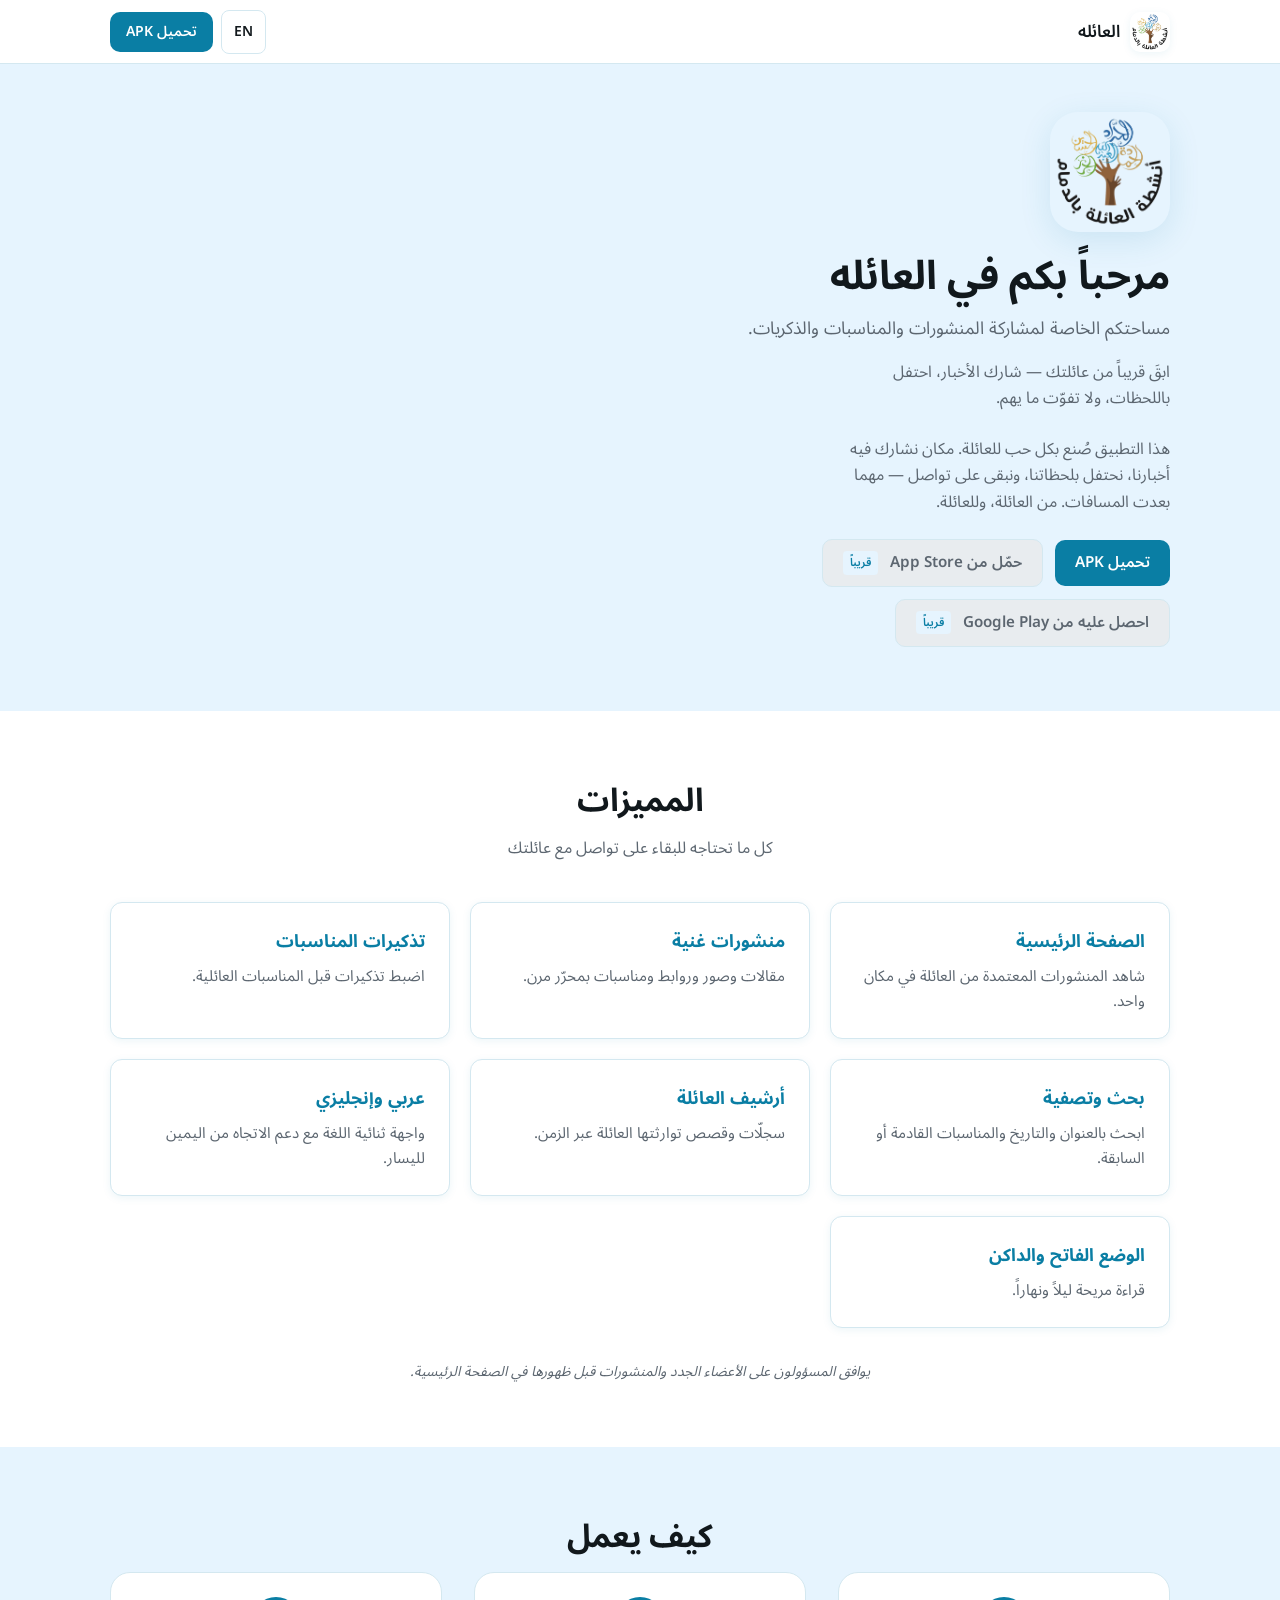
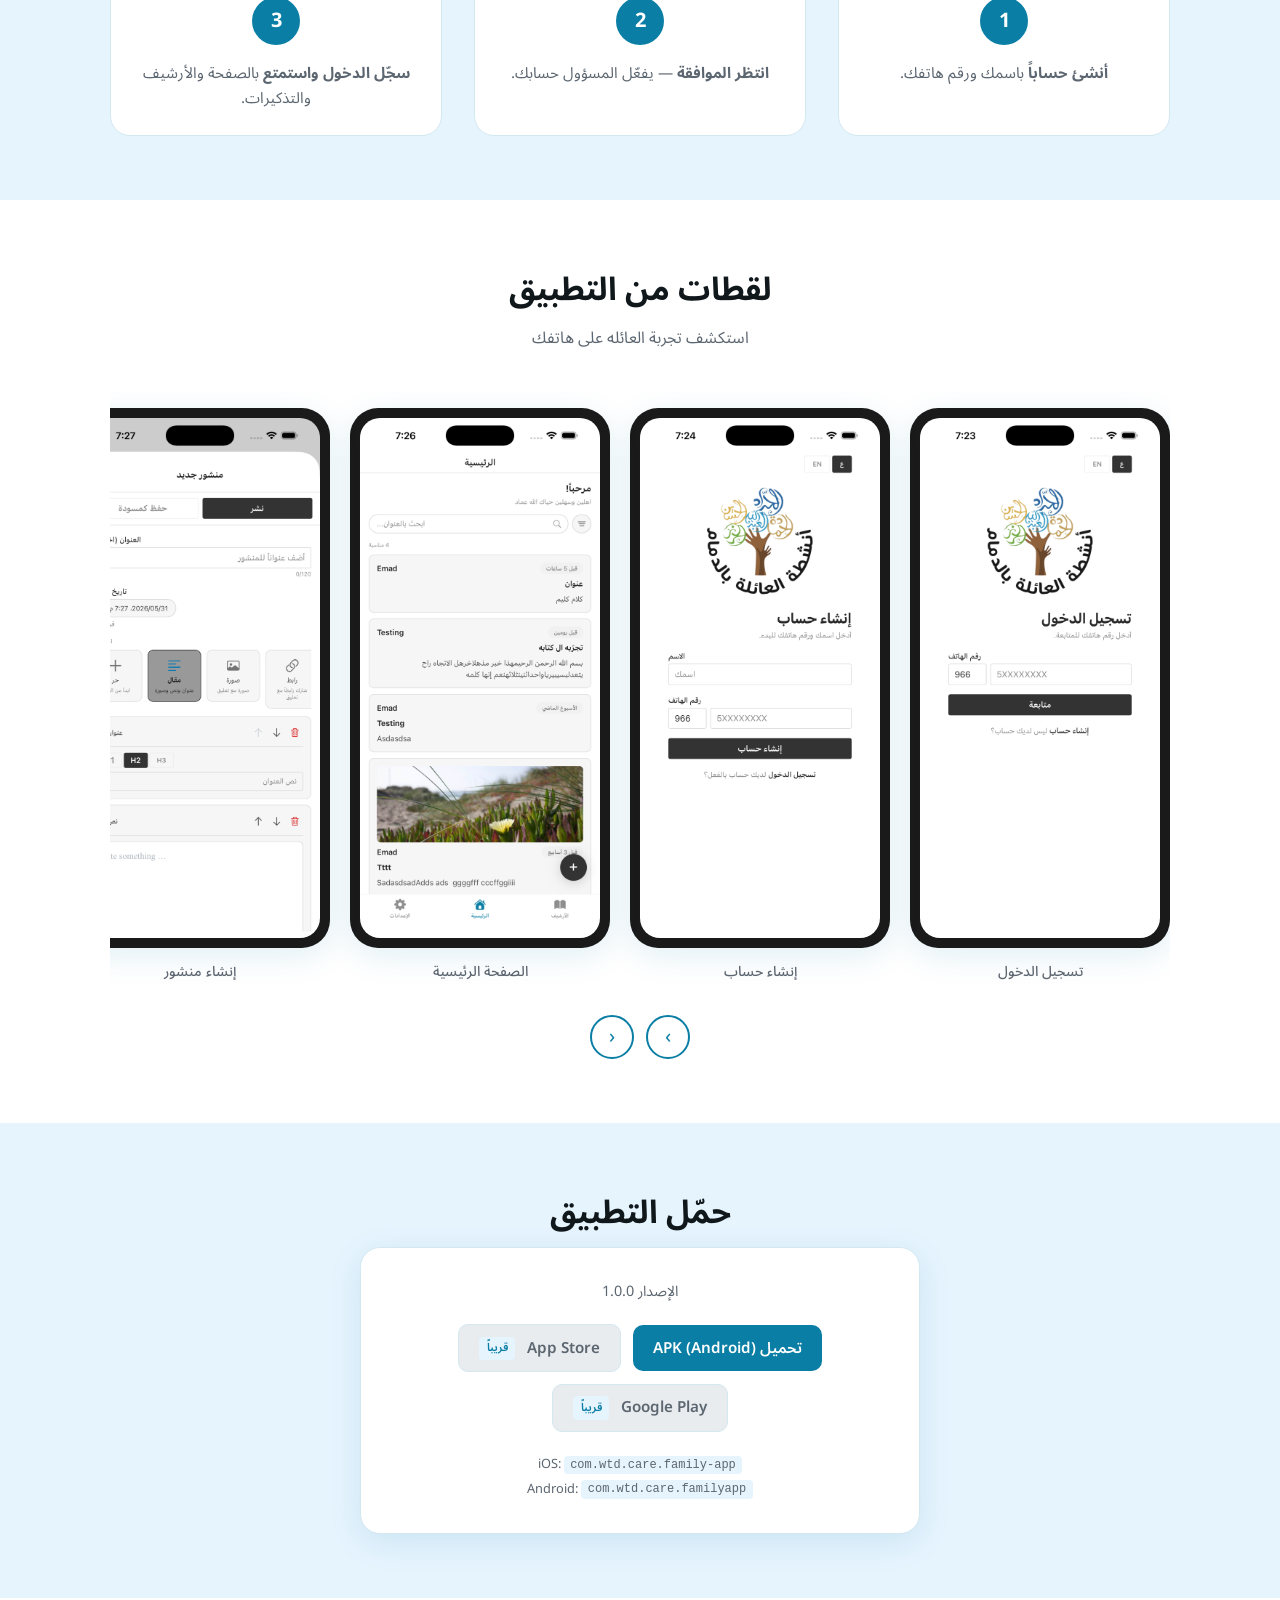
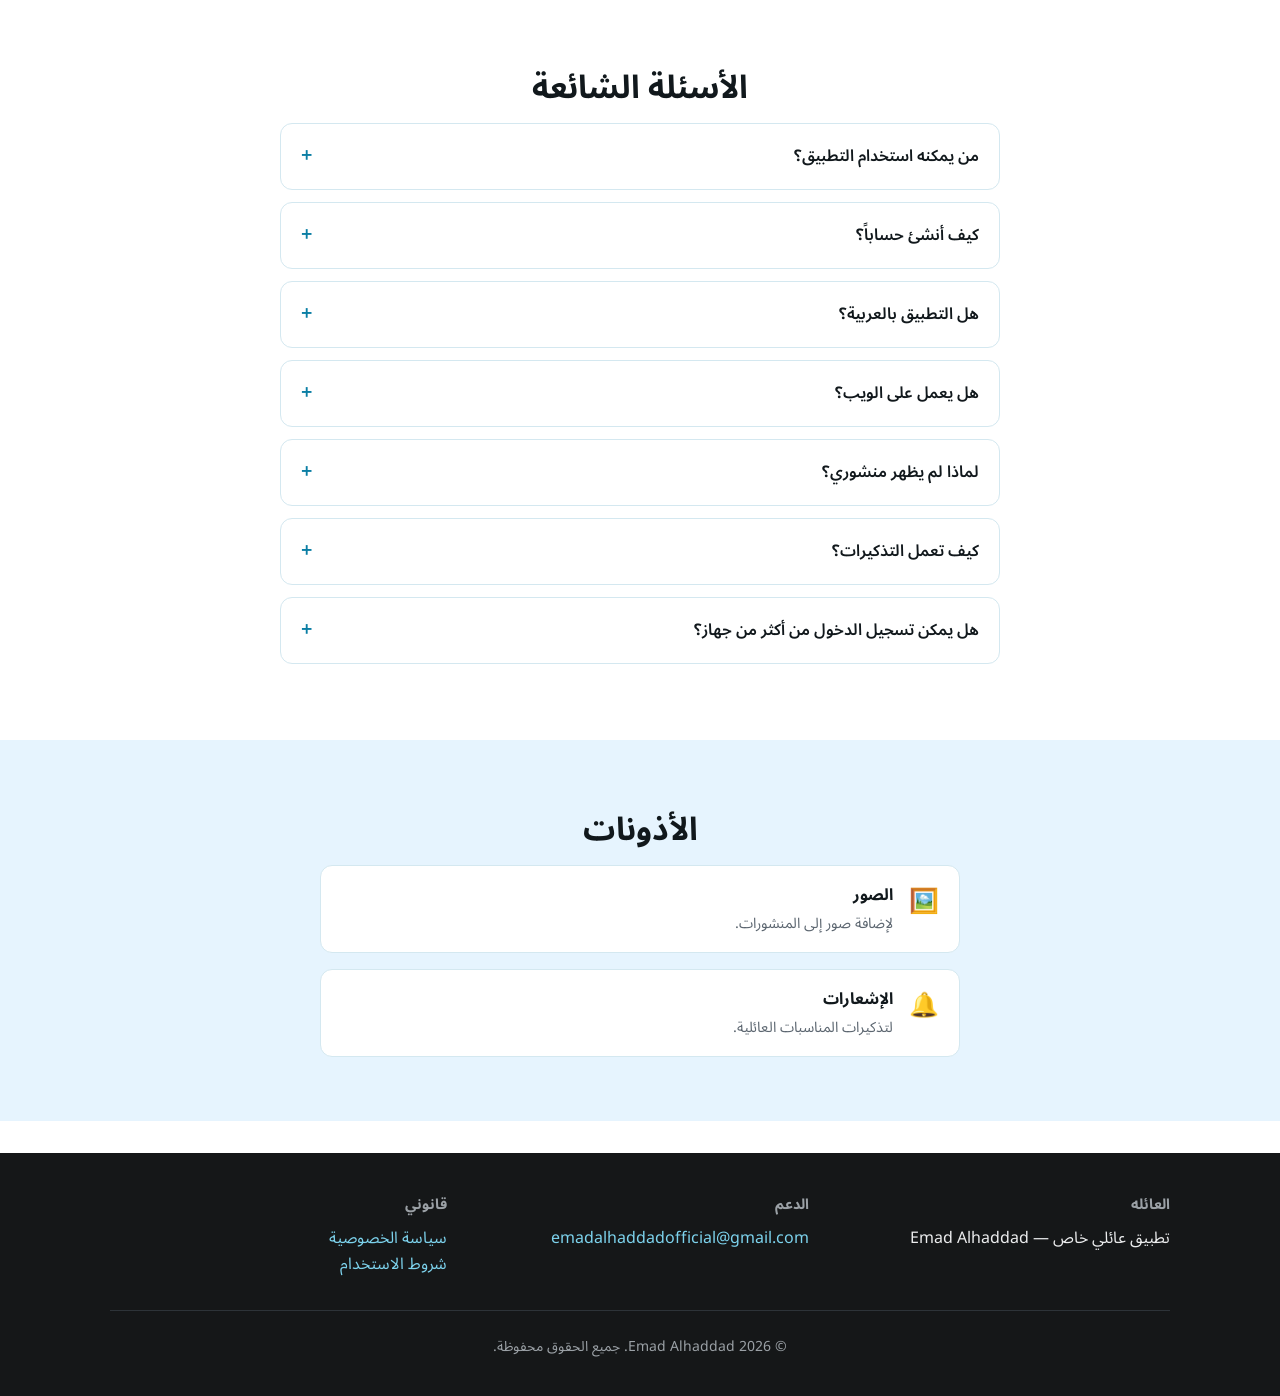
==== family-app/index.html @ 189661f1 "Add initial website content and assets for the العائله (Family App). Include HTML structure, CSS sty" ====
<!DOCTYPE html>
<html lang="ar" dir="rtl">

<head>
    <meta charset="UTF-8">
    <meta name="viewport" content="width=device-width, initial-scale=1.0">

    <title>العائله — تطبيق العائلة</title>
    <meta name="description" content="تطبيق عائلي خاص لمشاركة المنشورات والمناسبات والذكريات. متوفر لـ iOS و Android.">
    <meta name="keywords" content="family app, private social, Arabic family, مناسبات عائلية, تطبيق عائلة">
    <meta name="robots" content="index, follow">
    <link rel="canonical" href="https://emad-alhaddad.github.io/family-app/">

    <meta property="og:type" content="website">
    <meta property="og:url" content="https://emad-alhaddad.github.io/family-app/">
    <meta property="og:title" content="العائله">
    <meta property="og:description" content="تطبيق عائلي خاص لمشاركة المنشورات والمناسبات والذكريات. متوفر لـ iOS و Android.">
    <meta property="og:image" content="https://emad-alhaddad.github.io/assets/public/family-app/icon-light-mode.png">
    <meta property="og:locale" content="ar_SA">
    <meta property="og:locale:alternate" content="en_US">

    <meta name="twitter:card" content="summary_large_image">
    <meta name="twitter:title" content="العائله">
    <meta name="twitter:description" content="Private family app to share posts, events, and memories.">
    <meta name="twitter:image" content="https://emad-alhaddad.github.io/assets/public/family-app/icon-light-mode.png">

    <meta name="theme-color" content="#0a7ea4">
    <link rel="icon" type="image/png" href="../assets/public/family-app/icon-light-mode.png">

    <link rel="preconnect" href="https://fonts.googleapis.com">
    <link rel="preconnect" href="https://fonts.gstatic.com" crossorigin>
    <link href="https://fonts.googleapis.com/css2?family=Inter:wght@400;500;600;700&family=Noto+Sans+Arabic:wght@400;500;600;700&display=swap" rel="stylesheet">
    <link rel="stylesheet" href="family-app.css">

    <script type="application/ld+json">
    {
      "@context": "https://schema.org",
      "@type": "MobileApplication",
      "name": "العائله",
      "alternateName": "The Family",
      "operatingSystem": "iOS, Android",
      "applicationCategory": "SocialNetworkingApplication",
      "softwareVersion": "1.0.0",
      "description": "Private family app to share posts, events, and memories.",
      "downloadUrl": "https://emad-alhaddad.github.io/files/family-app.apk",
      "offers": {
        "@type": "Offer",
        "price": "0",
        "priceCurrency": "USD"
      }
    }
    </script>
</head>

<body>
    <header class="site-header">
        <div class="container">
            <a href="./" class="brand">
                <img src="../assets/public/family-app/icon-light-mode.png" alt="العائله" width="40" height="40">
                <span class="i18n i18n-active" data-lang="ar">العائله</span>
                <span class="i18n" data-lang="en" hidden>The Family</span>
            </a>
            <div class="header-actions">
                <button type="button" class="lang-toggle" data-lang-label="en" aria-label="Switch to English">EN</button>
                <a href="../files/family-app.apk" class="btn btn-primary btn-sm header-cta">
                    <span class="i18n i18n-active" data-lang="ar">تحميل APK</span>
                    <span class="i18n" data-lang="en" hidden>Download APK</span>
                </a>
            </div>
        </div>
    </header>

    <main>
        <section class="hero" id="top">
            <div class="container hero-inner">
                <div>
                    <img class="hero-icon" src="../assets/public/family-app/icon-light-mode.png"
                        alt="The Family app logo" width="120" height="120">
                    <h1>
                        <span class="i18n i18n-active" data-lang="ar">مرحباً بكم في <strong>العائله</strong></span>
                        <span class="i18n" data-lang="en" hidden>Welcome to <strong>العائله</strong></span>
                    </h1>
                    <p class="tagline">
                        <span class="i18n i18n-active" data-lang="ar">مساحتكم الخاصة لمشاركة المنشورات والمناسبات والذكريات.</span>
                        <span class="i18n" data-lang="en" hidden>Your private family feed for posts, events, and memories.</span>
                    </p>
                    <p class="about-text">
                        <span class="i18n i18n-active" data-lang="ar">ابقَ قريباً من عائلتك — شارك الأخبار، احتفل باللحظات، ولا تفوّت ما يهم.</span>
                        <span class="i18n" data-lang="en" hidden>Stay close to your family — share news, celebrate moments, and never miss what matters.</span>
                    </p>
                    <p class="about-text">
                        <span class="i18n i18n-active" data-lang="ar">هذا التطبيق صُنع بكل حب للعائلة. مكان نشارك فيه أخبارنا، نحتفل بلحظاتنا، ونبقى على تواصل — مهما بعدت المسافات. من العائلة، وللعائلة.</span>
                        <span class="i18n" data-lang="en" hidden>This app was made with love for the family. A place where we share our news, celebrate our moments, and stay connected — no matter the distance. From our family, to our family.</span>
                    </p>
                    <div class="cta-group store-row">
                        <a href="../files/family-app.apk" class="btn btn-primary">
                            <span class="i18n i18n-active" data-lang="ar">تحميل APK</span>
                            <span class="i18n" data-lang="en" hidden>Download APK</span>
                        </a>
                        <span class="btn btn-disabled" aria-disabled="true">
                            <span class="i18n i18n-active" data-lang="ar">حمّل من App Store</span>
                            <span class="i18n" data-lang="en" hidden>Download on the App Store</span>
                            <span class="badge-soon">
                                <span class="i18n i18n-active" data-lang="ar">قريباً</span>
                                <span class="i18n" data-lang="en" hidden>Soon</span>
                            </span>
                        </span>
                        <span class="btn btn-disabled" aria-disabled="true">
                            <span class="i18n i18n-active" data-lang="ar">احصل عليه من Google Play</span>
                            <span class="i18n" data-lang="en" hidden>Get it on Google Play</span>
                            <span class="badge-soon">
                                <span class="i18n i18n-active" data-lang="ar">قريباً</span>
                                <span class="i18n" data-lang="en" hidden>Soon</span>
                            </span>
                        </span>
                    </div>
                </div>
            </div>
        </section>

        <section class="section" id="features">
            <div class="container">
                <h2 class="section-title">
                    <span class="i18n i18n-active" data-lang="ar">المميزات</span>
                    <span class="i18n" data-lang="en" hidden>Features</span>
                </h2>
                <p class="section-subtitle">
                    <span class="i18n i18n-active" data-lang="ar">كل ما تحتاجه للبقاء على تواصل مع عائلتك</span>
                    <span class="i18n" data-lang="en" hidden>Everything you need to stay connected with your family</span>
                </p>
                <div class="features-grid">
                    <article class="feature-card">
                        <h3><span class="i18n i18n-active" data-lang="ar">الصفحة الرئيسية</span><span class="i18n" data-lang="en" hidden>Family feed</span></h3>
                        <p><span class="i18n i18n-active" data-lang="ar">شاهد المنشورات المعتمدة من العائلة في مكان واحد.</span><span class="i18n" data-lang="en" hidden>See approved posts from your family in one place.</span></p>
                    </article>
                    <article class="feature-card">
                        <h3><span class="i18n i18n-active" data-lang="ar">منشورات غنية</span><span class="i18n" data-lang="en" hidden>Rich posts</span></h3>
                        <p><span class="i18n i18n-active" data-lang="ar">مقالات وصور وروابط ومناسبات بمحرّر مرن.</span><span class="i18n" data-lang="en" hidden>Articles, photos, links, and events with a flexible block editor.</span></p>
                    </article>
                    <article class="feature-card">
                        <h3><span class="i18n i18n-active" data-lang="ar">تذكيرات المناسبات</span><span class="i18n" data-lang="en" hidden>Event reminders</span></h3>
                        <p><span class="i18n i18n-active" data-lang="ar">اضبط تذكيرات قبل المناسبات العائلية.</span><span class="i18n" data-lang="en" hidden>Set reminders before family events so nothing is forgotten.</span></p>
                    </article>
                    <article class="feature-card">
                        <h3><span class="i18n i18n-active" data-lang="ar">بحث وتصفية</span><span class="i18n" data-lang="en" hidden>Search &amp; filters</span></h3>
                        <p><span class="i18n i18n-active" data-lang="ar">ابحث بالعنوان والتاريخ والمناسبات القادمة أو السابقة.</span><span class="i18n" data-lang="en" hidden>Find posts by title, date range, and upcoming or past events.</span></p>
                    </article>
                    <article class="feature-card">
                        <h3><span class="i18n i18n-active" data-lang="ar">أرشيف العائلة</span><span class="i18n" data-lang="en" hidden>Family archive</span></h3>
                        <p><span class="i18n i18n-active" data-lang="ar">سجلّات وقصص توارثتها العائلة عبر الزمن.</span><span class="i18n" data-lang="en" hidden>Old scrolls and stories passed down through the family.</span></p>
                    </article>
                    <article class="feature-card">
                        <h3><span class="i18n i18n-active" data-lang="ar">عربي وإنجليزي</span><span class="i18n" data-lang="en" hidden>Arabic &amp; English</span></h3>
                        <p><span class="i18n i18n-active" data-lang="ar">واجهة ثنائية اللغة مع دعم الاتجاه من اليمين لليسار.</span><span class="i18n" data-lang="en" hidden>Full bilingual UI with RTL support for Arabic.</span></p>
                    </article>
                    <article class="feature-card">
                        <h3><span class="i18n i18n-active" data-lang="ar">الوضع الفاتح والداكن</span><span class="i18n" data-lang="en" hidden>Light &amp; dark mode</span></h3>
                        <p><span class="i18n i18n-active" data-lang="ar">قراءة مريحة ليلاً ونهاراً.</span><span class="i18n" data-lang="en" hidden>Comfortable reading day or night.</span></p>
                    </article>
                </div>
                <p class="admin-footnote">
                    <span class="i18n i18n-active" data-lang="ar">يوافق المسؤولون على الأعضاء الجدد والمنشورات قبل ظهورها في الصفحة الرئيسية.</span>
                    <span class="i18n" data-lang="en" hidden>Admins approve new members and posts before they appear on the feed.</span>
                </p>
            </div>
        </section>

        <section class="section section-alt" id="how-it-works">
            <div class="container">
                <h2 class="section-title">
                    <span class="i18n i18n-active" data-lang="ar">كيف يعمل</span>
                    <span class="i18n" data-lang="en" hidden>How it works</span>
                </h2>
                <div class="steps">
                    <div class="step">
                        <div class="step-num">1</div>
                        <p><span class="i18n i18n-active" data-lang="ar"><strong>أنشئ حساباً</strong> باسمك ورقم هاتفك.</span><span class="i18n" data-lang="en" hidden><strong>Create an account</strong> with your name and phone number.</span></p>
                    </div>
                    <div class="step">
                        <div class="step-num">2</div>
                        <p><span class="i18n i18n-active" data-lang="ar"><strong>انتظر الموافقة</strong> — يفعّل المسؤول حسابك.</span><span class="i18n" data-lang="en" hidden><strong>Wait for approval</strong> — a family admin activates your account.</span></p>
                    </div>
                    <div class="step">
                        <div class="step-num">3</div>
                        <p><span class="i18n i18n-active" data-lang="ar"><strong>سجّل الدخول واستمتع</strong> بالصفحة والأرشيف والتذكيرات.</span><span class="i18n" data-lang="en" hidden><strong>Sign in and enjoy</strong> the feed, archive, and reminders.</span></p>
                    </div>
                </div>
            </div>
        </section>

        <section class="section" id="screenshots">
            <div class="container">
                <h2 class="section-title">
                    <span class="i18n i18n-active" data-lang="ar">لقطات من التطبيق</span>
                    <span class="i18n" data-lang="en" hidden>App screenshots</span>
                </h2>
                <p class="section-subtitle">
                    <span class="i18n i18n-active" data-lang="ar">استكشف تجربة العائله على هاتفك</span>
                    <span class="i18n" data-lang="en" hidden>Explore The Family experience on your phone</span>
                </p>
                <div class="carousel-wrap">
                    <div class="carousel" role="region" aria-label="Screenshots">
                        <figure class="carousel-slide">
                            <div class="phone-frame">
                                <img src="../assets/public/family-app/Login.png" alt="" loading="lazy" width="240" height="520">
                            </div>
                            <figcaption class="carousel-caption"><span class="i18n i18n-active" data-lang="ar">تسجيل الدخول</span><span class="i18n" data-lang="en" hidden>Login</span></figcaption>
                        </figure>
                        <figure class="carousel-slide">
                            <div class="phone-frame">
                                <img src="../assets/public/family-app/sign-up.png" alt="" loading="lazy" width="240" height="520">
                            </div>
                            <figcaption class="carousel-caption"><span class="i18n i18n-active" data-lang="ar">إنشاء حساب</span><span class="i18n" data-lang="en" hidden>Sign up</span></figcaption>
                        </figure>
                        <figure class="carousel-slide">
                            <div class="phone-frame">
                                <img src="../assets/public/family-app/Home-feed.png" alt="" loading="lazy" width="240" height="520">
                            </div>
                            <figcaption class="carousel-caption"><span class="i18n i18n-active" data-lang="ar">الصفحة الرئيسية</span><span class="i18n" data-lang="en" hidden>Home feed</span></figcaption>
                        </figure>
                        <figure class="carousel-slide">
                            <div class="phone-frame">
                                <img src="../assets/public/family-app/Create-post.png" alt="" loading="lazy" width="240" height="520">
                            </div>
                            <figcaption class="carousel-caption"><span class="i18n i18n-active" data-lang="ar">إنشاء منشور</span><span class="i18n" data-lang="en" hidden>Create post</span></figcaption>
                        </figure>
                        <figure class="carousel-slide">
                            <div class="phone-frame">
                                <img src="../assets/public/family-app/Post-detail.png" alt="" loading="lazy" width="240" height="520">
                            </div>
                            <figcaption class="carousel-caption"><span class="i18n i18n-active" data-lang="ar">تفاصيل المنشور</span><span class="i18n" data-lang="en" hidden>Post detail</span></figcaption>
                        </figure>
                        <figure class="carousel-slide">
                            <div class="phone-frame">
                                <img src="../assets/public/family-app/Search-with-filters.png" alt="" loading="lazy" width="240" height="520">
                            </div>
                            <figcaption class="carousel-caption"><span class="i18n i18n-active" data-lang="ar">بحث وتصفية</span><span class="i18n" data-lang="en" hidden>Search &amp; filters</span></figcaption>
                        </figure>
                        <figure class="carousel-slide">
                            <div class="phone-frame">
                                <img src="../assets/public/family-app/Family-archive-tab.png" alt="" loading="lazy" width="240" height="520">
                            </div>
                            <figcaption class="carousel-caption"><span class="i18n i18n-active" data-lang="ar">أرشيف العائلة</span><span class="i18n" data-lang="en" hidden>Family archive</span></figcaption>
                        </figure>
                        <figure class="carousel-slide">
                            <div class="phone-frame">
                                <img src="../assets/public/family-app/Settings.png" alt="" loading="lazy" width="240" height="520">
                            </div>
                            <figcaption class="carousel-caption"><span class="i18n i18n-active" data-lang="ar">الإعدادات</span><span class="i18n" data-lang="en" hidden>Settings</span></figcaption>
                        </figure>
                    </div>
                    <div class="carousel-nav">
                        <button type="button" class="carousel-btn carousel-btn-prev" aria-label="Previous screenshot"><span class="sr-only">Previous</span></button>
                        <button type="button" class="carousel-btn carousel-btn-next" aria-label="Next screenshot"><span class="sr-only">Next</span></button>
                    </div>
                </div>
            </div>
        </section>

        <section class="section section-alt" id="download">
            <div class="container">
                <h2 class="section-title">
                    <span class="i18n i18n-active" data-lang="ar">حمّل التطبيق</span>
                    <span class="i18n" data-lang="en" hidden>Download the app</span>
                </h2>
                <div class="download-card">
                    <p class="download-version">
                        <span class="i18n i18n-active" data-lang="ar">الإصدار 1.0.0</span>
                        <span class="i18n" data-lang="en" hidden>Version 1.0.0</span>
                    </p>
                    <div class="cta-group store-row" style="justify-content: center;">
                        <a href="../files/family-app.apk" class="btn btn-primary">
                            <span class="i18n i18n-active" data-lang="ar">تحميل APK (Android)</span>
                            <span class="i18n" data-lang="en" hidden>Download APK (Android)</span>
                        </a>
                        <span class="btn btn-disabled" aria-disabled="true">
                            <span class="i18n i18n-active" data-lang="ar">App Store</span>
                            <span class="i18n" data-lang="en" hidden>App Store</span>
                            <span class="badge-soon"><span class="i18n i18n-active" data-lang="ar">قريباً</span><span class="i18n" data-lang="en" hidden>Soon</span></span>
                        </span>
                        <span class="btn btn-disabled" aria-disabled="true">
                            <span class="i18n i18n-active" data-lang="ar">Google Play</span>
                            <span class="i18n" data-lang="en" hidden>Google Play</span>
                            <span class="badge-soon"><span class="i18n i18n-active" data-lang="ar">قريباً</span><span class="i18n" data-lang="en" hidden>Soon</span></span>
                        </span>
                    </div>
                    <div class="download-meta">
                        <span class="i18n i18n-active" data-lang="ar">iOS: <code>com.wtd.care.family-app</code><br>Android: <code>com.wtd.care.familyapp</code></span>
                        <span class="i18n" data-lang="en" hidden>iOS bundle: <code>com.wtd.care.family-app</code><br>Android package: <code>com.wtd.care.familyapp</code></span>
                    </div>
                </div>
            </div>
        </section>

        <section class="section" id="faq">
            <div class="container">
                <h2 class="section-title">
                    <span class="i18n i18n-active" data-lang="ar">الأسئلة الشائعة</span>
                    <span class="i18n" data-lang="en" hidden>FAQ</span>
                </h2>
                <div class="faq-list">
                    <details class="faq-item">
                        <summary><span class="i18n i18n-active" data-lang="ar">من يمكنه استخدام التطبيق؟</span><span class="i18n" data-lang="en" hidden>Who can use the app?</span></summary>
                        <div class="faq-answer"><span class="i18n i18n-active" data-lang="ar">أفراد العائلة فقط بعد موافقة المسؤول على الحساب.</span><span class="i18n" data-lang="en" hidden>Only family members approved by an administrator after sign-up.</span></div>
                    </details>
                    <details class="faq-item">
                        <summary><span class="i18n i18n-active" data-lang="ar">كيف أنشئ حساباً؟</span><span class="i18n" data-lang="en" hidden>How do I sign up?</span></summary>
                        <div class="faq-answer"><span class="i18n i18n-active" data-lang="ar">أدخل اسمك ورقم هاتفك في التطبيق، ثم ينتظر الحساب تفعيل المسؤول.</span><span class="i18n" data-lang="en" hidden>Enter your name and phone number in the app. An admin will approve your account before you can sign in.</span></div>
                    </details>
                    <details class="faq-item">
                        <summary><span class="i18n i18n-active" data-lang="ar">هل التطبيق بالعربية؟</span><span class="i18n" data-lang="en" hidden>Is the app in Arabic?</span></summary>
                        <div class="faq-answer"><span class="i18n i18n-active" data-lang="ar">نعم — عربي وإنجليزي مع دعم كامل للاتجاه من اليمين لليسار.</span><span class="i18n" data-lang="en" hidden>Yes — Arabic and English, with full RTL support for Arabic.</span></div>
                    </details>
                    <details class="faq-item">
                        <summary><span class="i18n i18n-active" data-lang="ar">هل يعمل على الويب؟</span><span class="i18n" data-lang="en" hidden>Can I use it on the web?</span></summary>
                        <div class="faq-answer"><span class="i18n i18n-active" data-lang="ar">هذا الموقع للمعلومات والتحميل. التجربة الكاملة في تطبيق iOS و Android.</span><span class="i18n" data-lang="en" hidden>The public website is for information and downloads. The experience is the native iOS and Android app.</span></div>
                    </details>
                    <details class="faq-item">
                        <summary><span class="i18n i18n-active" data-lang="ar">لماذا لم يظهر منشوري؟</span><span class="i18n" data-lang="en" hidden>Why was my post not visible?</span></summary>
                        <div class="faq-answer"><span class="i18n i18n-active" data-lang="ar">تمر المنشورات بموافقة المسؤول قبل الظهور في الصفحة الرئيسية.</span><span class="i18n" data-lang="en" hidden>Posts are reviewed by an admin before they appear on the home feed.</span></div>
                    </details>
                    <details class="faq-item">
                        <summary><span class="i18n i18n-active" data-lang="ar">كيف تعمل التذكيرات؟</span><span class="i18n" data-lang="en" hidden>How do reminders work?</span></summary>
                        <div class="faq-answer"><span class="i18n i18n-active" data-lang="ar">للمنشورات التي تحتوي تاريخ حدث، يمكنك جدولة إشعارات (يتطلب إذن الإشعارات).</span><span class="i18n" data-lang="en" hidden>On posts with an event date, you can schedule notifications (requires notification permission).</span></div>
                    </details>
                    <details class="faq-item">
                        <summary><span class="i18n i18n-active" data-lang="ar">هل يمكن تسجيل الدخول من أكثر من جهاز؟</span><span class="i18n" data-lang="en" hidden>Can I sign in on multiple devices?</span></summary>
                        <div class="faq-answer"><span class="i18n i18n-active" data-lang="ar">حساب واحد يمكن تسجيل دخوله على جهاز واحد في كل مرة.</span><span class="i18n" data-lang="en" hidden>One account can be signed in on one device at a time.</span></div>
                    </details>
                </div>
            </div>
        </section>

        <section class="section section-alt" id="permissions">
            <div class="container">
                <h2 class="section-title">
                    <span class="i18n i18n-active" data-lang="ar">الأذونات</span>
                    <span class="i18n" data-lang="en" hidden>App permissions</span>
                </h2>
                <div class="permissions-list">
                    <div class="permission-item">
                        <span class="permission-icon" aria-hidden="true">🖼️</span>
                        <div>
                            <h4><span class="i18n i18n-active" data-lang="ar">الصور</span><span class="i18n" data-lang="en" hidden>Photos</span></h4>
                            <p><span class="i18n i18n-active" data-lang="ar">لإضافة صور إلى المنشورات.</span><span class="i18n" data-lang="en" hidden>Add images to posts.</span></p>
                        </div>
                    </div>
                    <div class="permission-item">
                        <span class="permission-icon" aria-hidden="true">🔔</span>
                        <div>
                            <h4><span class="i18n i18n-active" data-lang="ar">الإشعارات</span><span class="i18n" data-lang="en" hidden>Notifications</span></h4>
                            <p><span class="i18n i18n-active" data-lang="ar">لتذكيرات المناسبات العائلية.</span><span class="i18n" data-lang="en" hidden>Event reminders.</span></p>
                        </div>
                    </div>
                </div>
            </div>
        </section>
    </main>

    <footer class="site-footer">
        <div class="container">
            <div class="footer-grid">
                <div>
                    <h4><span class="i18n i18n-active" data-lang="ar">العائله</span><span class="i18n" data-lang="en" hidden>The Family</span></h4>
                    <p><span class="i18n i18n-active" data-lang="ar">تطبيق عائلي خاص — Emad Alhaddad</span><span class="i18n" data-lang="en" hidden>Private family app — Emad Alhaddad</span></p>
                </div>
                <div>
                    <h4><span class="i18n i18n-active" data-lang="ar">الدعم</span><span class="i18n" data-lang="en" hidden>Support</span></h4>
                    <p><a href="mailto:emadalhaddadofficial@gmail.com">emadalhaddadofficial@gmail.com</a></p>
                </div>
                <div>
                    <h4><span class="i18n i18n-active" data-lang="ar">قانوني</span><span class="i18n" data-lang="en" hidden>Legal</span></h4>
                    <p><a href="privacy/"><span class="i18n i18n-active" data-lang="ar">سياسة الخصوصية</span><span class="i18n" data-lang="en" hidden>Privacy Policy</span></a></p>
                    <p><a href="terms/"><span class="i18n i18n-active" data-lang="ar">شروط الاستخدام</span><span class="i18n" data-lang="en" hidden>Terms of Use</span></a></p>
                </div>
            </div>
            <p class="footer-bottom">© 2026 Emad Alhaddad. <span class="i18n i18n-active" data-lang="ar">جميع الحقوق محفوظة.</span><span class="i18n" data-lang="en" hidden>All rights reserved.</span></p>
        </div>
    </footer>

    <script src="family-app.js"></script>
</body>

</html>
---- family-app/family-app.css ----
/* Family App — العائله marketing site */
:root {
    --color-primary: #0a7ea4;
    --color-primary-hover: #086a8a;
    --color-hero-bg: #E6F4FE;
    --color-text: #11181C;
    --color-text-muted: #5c6670;
    --color-surface: #ffffff;
    --color-border: #d4e8f0;
    --color-dark-bg: #151718;
    --color-dark-surface: #1e2124;
    --color-dark-text: #ecedee;
    --color-dark-muted: #9ba1a6;
    --shadow-sm: 0 2px 8px rgba(10, 126, 164, 0.08);
    --shadow-md: 0 8px 32px rgba(10, 126, 164, 0.12);
    --radius: 12px;
    --radius-lg: 20px;
    --header-h: 64px;
    --max-width: 1100px;
    --font-en: 'Inter', -apple-system, BlinkMacSystemFont, 'Segoe UI', sans-serif;
    --font-ar: 'Noto Sans Arabic', 'Inter', sans-serif;
}

@media (prefers-color-scheme: dark) {
    :root {
        --color-hero-bg: #0d2833;
        --color-text: #ecedee;
        --color-text-muted: #9ba1a6;
        --color-surface: #1e2124;
        --color-border: #2d3338;
    }
}

*,
*::before,
*::after {
    margin: 0;
    padding: 0;
    box-sizing: border-box;
}

html {
    scroll-behavior: smooth;
}

@media (prefers-reduced-motion: reduce) {
    html {
        scroll-behavior: auto;
    }

    *,
    *::before,
    *::after {
        animation-duration: 0.01ms !important;
        transition-duration: 0.01ms !important;
    }
}

body {
    font-family: var(--font-en);
    line-height: 1.65;
    color: var(--color-text);
    background: var(--color-surface);
}

html[lang="ar"] body {
    font-family: var(--font-ar);
}

img {
    max-width: 100%;
    height: auto;
    display: block;
}

a {
    color: var(--color-primary);
    text-decoration: none;
}

a:hover {
    text-decoration: underline;
}

a:focus-visible,
button:focus-visible {
    outline: 2px solid var(--color-primary);
    outline-offset: 2px;
}

.container {
    width: 100%;
    max-width: var(--max-width);
    margin: 0 auto;
    padding: 0 1.25rem;
}

/* i18n visibility */
.i18n[data-lang]:not(.i18n-active) {
    display: none !important;
}

/* Header */
.site-header {
    position: sticky;
    top: 0;
    z-index: 100;
    height: var(--header-h);
    background: rgba(255, 255, 255, 0.92);
    backdrop-filter: blur(12px);
    border-bottom: 1px solid var(--color-border);
}

@media (prefers-color-scheme: dark) {
    .site-header {
        background: rgba(30, 33, 36, 0.92);
    }
}

.site-header .container {
    display: flex;
    align-items: center;
    justify-content: space-between;
    height: 100%;
    gap: 1rem;
}

.brand {
    display: flex;
    align-items: center;
    gap: 0.65rem;
    color: var(--color-text);
    text-decoration: none;
    font-weight: 600;
    font-size: 1.05rem;
}

.brand:hover {
    text-decoration: none;
    color: var(--color-primary);
}

.brand img {
    width: 40px;
    height: 40px;
    border-radius: 10px;
    box-shadow: var(--shadow-sm);
}

.header-actions {
    display: flex;
    align-items: center;
    gap: 0.5rem;
}

.lang-toggle {
    min-width: 44px;
    min-height: 44px;
    padding: 0.4rem 0.75rem;
    border: 1px solid var(--color-border);
    border-radius: 8px;
    background: transparent;
    color: var(--color-text);
    font-size: 0.875rem;
    font-weight: 600;
    cursor: pointer;
    font-family: inherit;
}

.lang-toggle:hover {
    border-color: var(--color-primary);
    color: var(--color-primary);
}

.btn {
    display: inline-flex;
    align-items: center;
    justify-content: center;
    gap: 0.4rem;
    min-height: 44px;
    padding: 0.65rem 1.25rem;
    border-radius: 10px;
    font-weight: 600;
    font-size: 0.95rem;
    font-family: inherit;
    border: none;
    cursor: pointer;
    text-decoration: none;
    transition: background 0.2s, transform 0.15s;
}

.btn-primary {
    background: var(--color-primary);
    color: #fff;
}

.btn-primary:hover {
    background: var(--color-primary-hover);
    text-decoration: none;
    color: #fff;
}

.btn-outline {
    background: transparent;
    color: var(--color-primary);
    border: 2px solid var(--color-primary);
}

.btn-outline:hover {
    background: var(--color-primary);
    color: #fff;
    text-decoration: none;
}

.btn-disabled {
    background: #e8ecef;
    color: var(--color-text-muted);
    cursor: not-allowed;
    border: 1px solid var(--color-border);
    position: relative;
}

@media (prefers-color-scheme: dark) {
    .btn-disabled {
        background: #2d3338;
    }
}

.btn-disabled:hover {
    text-decoration: none;
    color: var(--color-text-muted);
}

.btn-sm {
    min-height: 40px;
    padding: 0.5rem 1rem;
    font-size: 0.875rem;
}

.badge-soon {
    font-size: 0.7rem;
    font-weight: 600;
    padding: 0.15rem 0.45rem;
    border-radius: 4px;
    background: var(--color-hero-bg);
    color: var(--color-primary);
    margin-inline-start: 0.35rem;
}

.header-cta {
    display: none;
}

@media (min-width: 640px) {
    .header-cta {
        display: inline-flex;
    }
}

/* Hero */
.hero {
    background: var(--color-hero-bg);
    padding: 3rem 0 4rem;
}

.hero-inner {
    display: grid;
    gap: 2rem;
    align-items: center;
}

@media (min-width: 768px) {
    .hero-inner {
        grid-template-columns: 1fr 1fr;
    }
}

.hero-icon {
    width: 120px;
    height: 120px;
    border-radius: 28px;
    box-shadow: var(--shadow-md);
    margin-bottom: 1.25rem;
}

.hero h1 {
    font-size: clamp(1.75rem, 4vw, 2.5rem);
    line-height: 1.25;
    margin-bottom: 0.75rem;
    color: var(--color-text);
}

.hero .tagline {
    font-size: 1.1rem;
    color: var(--color-text-muted);
    margin-bottom: 1rem;
}

.hero .about-text {
    font-size: 1rem;
    color: var(--color-text-muted);
    margin-bottom: 1.5rem;
    max-width: 36ch;
}

.cta-group {
    display: flex;
    flex-wrap: wrap;
    gap: 0.75rem;
    align-items: center;
}

.store-row {
    display: flex;
    flex-wrap: wrap;
    gap: 0.75rem;
}

/* Sections */
.section {
    padding: 4rem 0;
}

.section-alt {
    background: var(--color-hero-bg);
}

.section-title {
    font-size: clamp(1.5rem, 3vw, 2rem);
    text-align: center;
    margin-bottom: 0.5rem;
}

.section-subtitle {
    text-align: center;
    color: var(--color-text-muted);
    margin-bottom: 2.5rem;
    max-width: 42ch;
    margin-left: auto;
    margin-right: auto;
}

/* Features */
.features-grid {
    display: grid;
    gap: 1.25rem;
    grid-template-columns: 1fr;
}

@media (min-width: 600px) {
    .features-grid {
        grid-template-columns: repeat(2, 1fr);
    }
}

@media (min-width: 900px) {
    .features-grid {
        grid-template-columns: repeat(3, 1fr);
    }
}

.feature-card {
    background: var(--color-surface);
    border: 1px solid var(--color-border);
    border-radius: var(--radius);
    padding: 1.5rem;
    box-shadow: var(--shadow-sm);
    transition: transform 0.2s, box-shadow 0.2s;
}

.feature-card:hover {
    transform: translateY(-2px);
    box-shadow: var(--shadow-md);
}

.feature-card h3 {
    font-size: 1.1rem;
    margin-bottom: 0.5rem;
    color: var(--color-primary);
}

.feature-card p {
    font-size: 0.95rem;
    color: var(--color-text-muted);
}

.admin-footnote {
    text-align: center;
    margin-top: 2rem;
    font-size: 0.875rem;
    color: var(--color-text-muted);
    font-style: italic;
}

/* Steps */
.steps {
    display: grid;
    gap: 1.5rem;
}

@media (min-width: 768px) {
    .steps {
        grid-template-columns: repeat(3, 1fr);
        gap: 2rem;
    }
}

.step {
    text-align: center;
    padding: 1.5rem;
    background: var(--color-surface);
    border-radius: var(--radius-lg);
    border: 1px solid var(--color-border);
    position: relative;
}

.step-num {
    width: 48px;
    height: 48px;
    margin: 0 auto 1rem;
    background: var(--color-primary);
    color: #fff;
    border-radius: 50%;
    display: flex;
    align-items: center;
    justify-content: center;
    font-weight: 700;
    font-size: 1.25rem;
}

.step p {
    color: var(--color-text-muted);
    font-size: 0.95rem;
}

/* Screenshots carousel */
.carousel-wrap {
    position: relative;
}

.carousel {
    display: flex;
    gap: 1.25rem;
    overflow-x: auto;
    scroll-snap-type: x mandatory;
    scroll-padding: 1.25rem;
    padding: 1rem 0 1.5rem;
    -webkit-overflow-scrolling: touch;
    scrollbar-width: thin;
}

.carousel::-webkit-scrollbar {
    height: 6px;
}

.carousel::-webkit-scrollbar-thumb {
    background: var(--color-border);
    border-radius: 3px;
}

.carousel-slide {
    flex: 0 0 auto;
    scroll-snap-align: center;
    width: min(260px, 75vw);
    text-align: center;
}

.phone-frame {
    background: #1a1a1a;
    border-radius: 28px;
    padding: 10px;
    box-shadow: var(--shadow-md);
    margin-bottom: 0.75rem;
}

.phone-frame img {
    border-radius: 20px;
    width: 100%;
    aspect-ratio: 9 / 19.5;
    object-fit: cover;
    object-position: top;
}

.carousel-caption {
    font-size: 0.875rem;
    color: var(--color-text-muted);
    font-weight: 500;
}

.carousel-nav {
    display: flex;
    justify-content: center;
    gap: 0.75rem;
    margin-top: 0.5rem;
}

.carousel-btn {
    width: 44px;
    height: 44px;
    border-radius: 50%;
    border: 2px solid var(--color-primary);
    background: var(--color-surface);
    color: var(--color-primary);
    font-size: 1.25rem;
    cursor: pointer;
    display: flex;
    align-items: center;
    justify-content: center;
    font-family: inherit;
}

.carousel-btn:hover {
    background: var(--color-primary);
    color: #fff;
}

html[dir="rtl"] .carousel-btn-prev::before {
    content: '›';
}

html[dir="rtl"] .carousel-btn-next::before {
    content: '‹';
}

html[dir="ltr"] .carousel-btn-prev::before {
    content: '‹';
}

html[dir="ltr"] .carousel-btn-next::before {
    content: '›';
}

/* Download */
.download-card {
    background: var(--color-surface);
    border: 1px solid var(--color-border);
    border-radius: var(--radius-lg);
    padding: 2rem;
    text-align: center;
    max-width: 560px;
    margin: 0 auto;
    box-shadow: var(--shadow-md);
}

.download-version {
    font-size: 0.9rem;
    color: var(--color-text-muted);
    margin-bottom: 1.25rem;
}

.download-meta {
    font-size: 0.8rem;
    color: var(--color-text-muted);
    margin-top: 1.25rem;
    line-height: 1.8;
}

.download-meta code {
    font-size: 0.75rem;
    background: var(--color-hero-bg);
    padding: 0.15rem 0.4rem;
    border-radius: 4px;
}

/* FAQ */
.faq-list {
    max-width: 720px;
    margin: 0 auto;
}

.faq-item {
    border: 1px solid var(--color-border);
    border-radius: var(--radius);
    margin-bottom: 0.75rem;
    overflow: hidden;
    background: var(--color-surface);
}

.faq-item summary {
    padding: 1rem 1.25rem;
    font-weight: 600;
    cursor: pointer;
    list-style: none;
    display: flex;
    align-items: center;
    justify-content: space-between;
    gap: 1rem;
    min-height: 44px;
}

.faq-item summary::-webkit-details-marker {
    display: none;
}

.faq-item summary::after {
    content: '+';
    font-size: 1.25rem;
    color: var(--color-primary);
    flex-shrink: 0;
}

.faq-item[open] summary::after {
    content: '−';
}

.faq-item .faq-answer {
    padding: 0 1.25rem 1rem;
    color: var(--color-text-muted);
    font-size: 0.95rem;
}

/* Permissions */
.permissions-list {
    display: grid;
    gap: 1rem;
    max-width: 640px;
    margin: 0 auto;
}

.permission-item {
    display: flex;
    gap: 1rem;
    align-items: flex-start;
    padding: 1rem 1.25rem;
    background: var(--color-surface);
    border: 1px solid var(--color-border);
    border-radius: var(--radius);
}

.permission-icon {
    font-size: 1.5rem;
    flex-shrink: 0;
}

.permission-item h4 {
    font-size: 1rem;
    margin-bottom: 0.25rem;
}

.permission-item p {
    font-size: 0.9rem;
    color: var(--color-text-muted);
}

/* Footer */
.site-footer {
    background: var(--color-dark-bg);
    color: var(--color-dark-text);
    padding: 2.5rem 0;
    margin-top: 2rem;
}

.site-footer a {
    color: #7dd3ed;
}

.site-footer a:hover {
    color: #fff;
}

.footer-grid {
    display: grid;
    gap: 1.5rem;
    text-align: center;
}

@media (min-width: 600px) {
    .footer-grid {
        grid-template-columns: repeat(3, 1fr);
        text-align: start;
    }
}

.footer-grid h4 {
    font-size: 0.9rem;
    margin-bottom: 0.5rem;
    color: var(--color-dark-muted);
}

.footer-bottom {
    text-align: center;
    margin-top: 2rem;
    padding-top: 1.5rem;
    border-top: 1px solid #2d3338;
    font-size: 0.875rem;
    color: var(--color-dark-muted);
}

/* Legal pages */
.legal-page {
    padding: 2rem 0 4rem;
}

.legal-card {
    max-width: 800px;
    margin: 0 auto;
    background: var(--color-surface);
    border: 1px solid var(--color-border);
    border-radius: var(--radius-lg);
    padding: 2rem;
    box-shadow: var(--shadow-md);
}

.legal-header {
    text-align: center;
    padding-bottom: 1.5rem;
    margin-bottom: 1.5rem;
    border-bottom: 1px solid var(--color-border);
}

.legal-header img {
    width: 72px;
    height: 72px;
    border-radius: 16px;
    margin: 0 auto 1rem;
}

.legal-header h1 {
    font-size: 1.75rem;
    margin-bottom: 0.35rem;
}

.legal-header .app-name {
    color: var(--color-primary);
    font-weight: 600;
}

.legal-header .last-updated {
    font-size: 0.875rem;
    color: var(--color-text-muted);
    margin-top: 0.5rem;
}

.legal-prose h2 {
    font-size: 1.25rem;
    margin-top: 2rem;
    margin-bottom: 0.75rem;
    padding-bottom: 0.35rem;
    border-bottom: 2px solid var(--color-primary);
    display: inline-block;
}

.legal-prose h3 {
    font-size: 1.05rem;
    margin-top: 1.25rem;
    margin-bottom: 0.5rem;
}

.legal-prose p,
.legal-prose li {
    color: var(--color-text-muted);
    margin-bottom: 0.75rem;
}

.legal-prose ul {
    margin-inline-start: 1.5rem;
    margin-bottom: 1rem;
}

.highlight-box {
    background: var(--color-hero-bg);
    border-inline-start: 4px solid var(--color-primary);
    padding: 1rem 1.25rem;
    border-radius: 0 var(--radius) var(--radius) 0;
    margin: 1.25rem 0;
}

.highlight-box p {
    margin-bottom: 0;
    color: var(--color-text);
}

.contact-box {
    background: var(--color-primary);
    color: #fff;
    border-radius: var(--radius);
    padding: 1.5rem;
    text-align: center;
    margin-top: 2rem;
}

.contact-box h2 {
    color: #fff;
    border: none;
    margin-top: 0;
    display: block;
}

.contact-box p {
    color: rgba(255, 255, 255, 0.92);
}

.contact-box a {
    color: #fff;
    font-weight: 600;
}

.legal-nav {
    display: flex;
    flex-wrap: wrap;
    gap: 0.75rem;
    margin-top: 2rem;
}

.sr-only {
    position: absolute;
    width: 1px;
    height: 1px;
    padding: 0;
    margin: -1px;
    overflow: hidden;
    clip: rect(0, 0, 0, 0);
    border: 0;
}
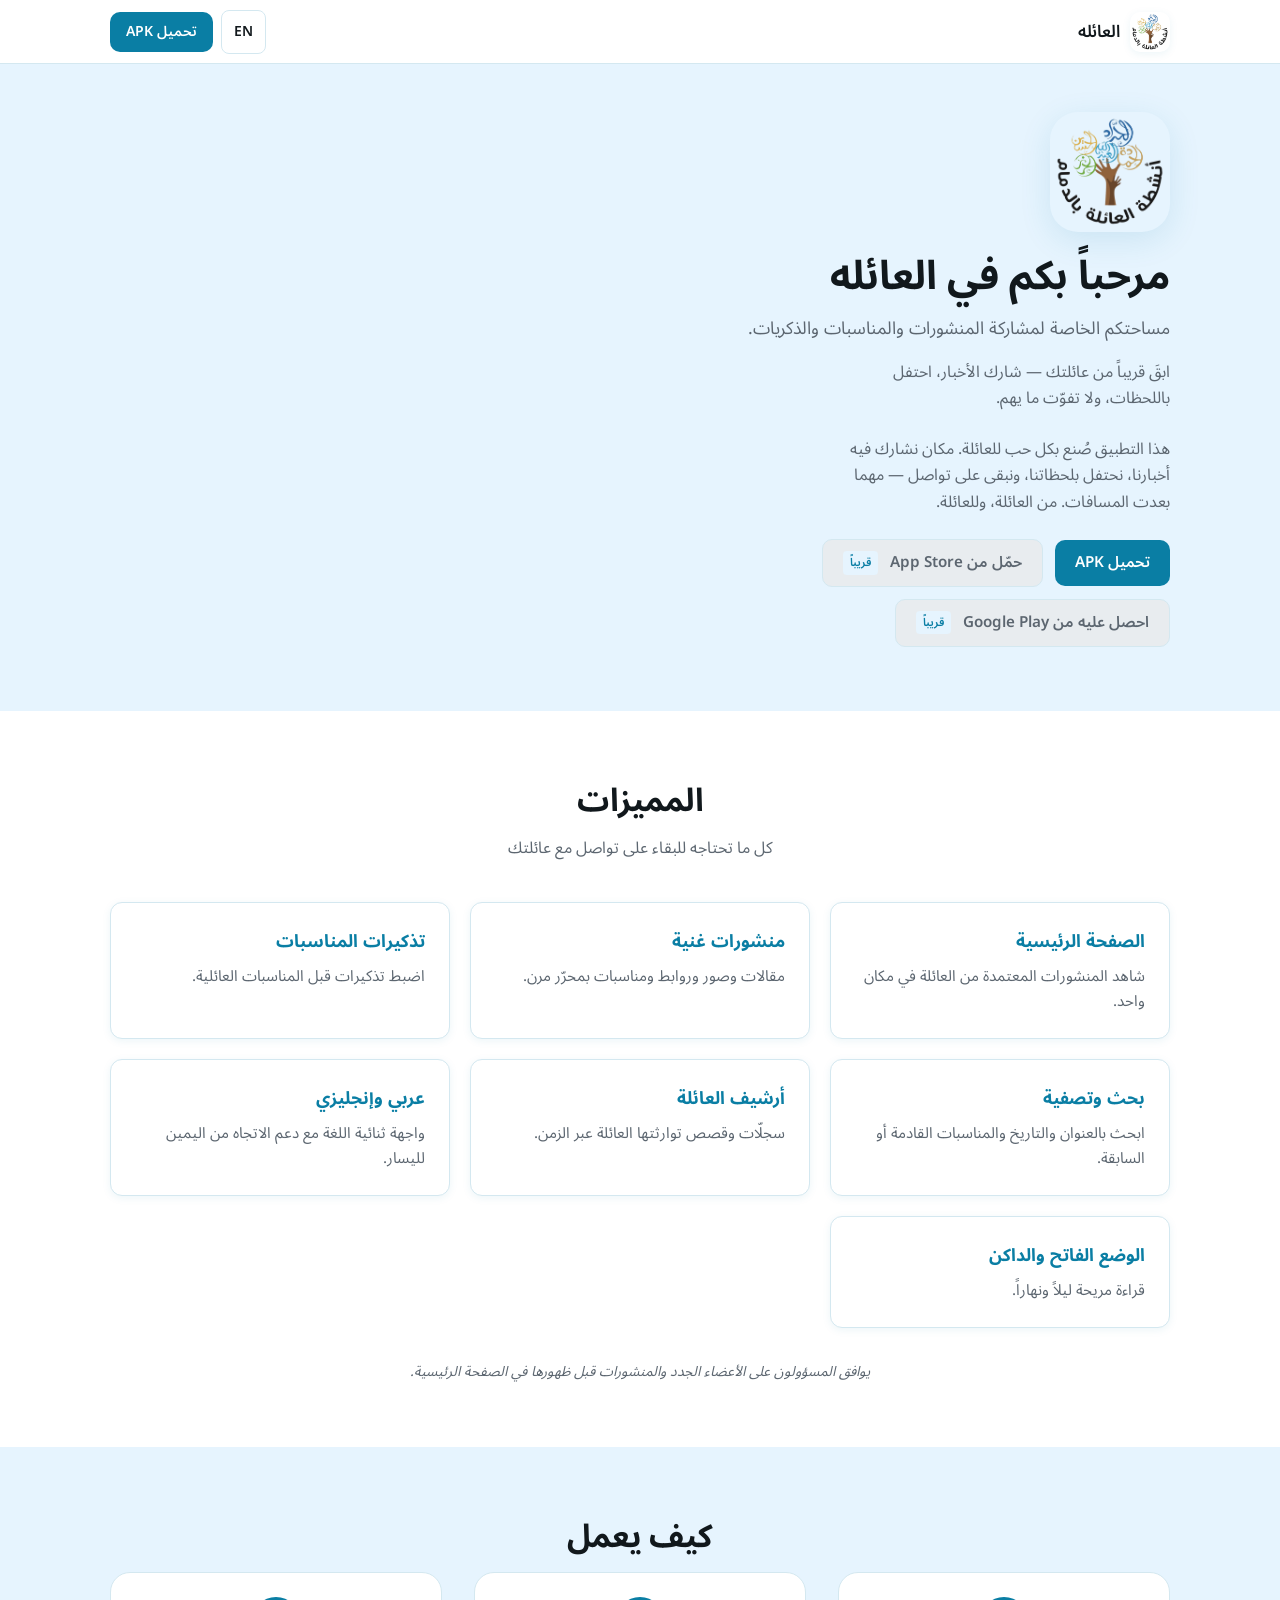
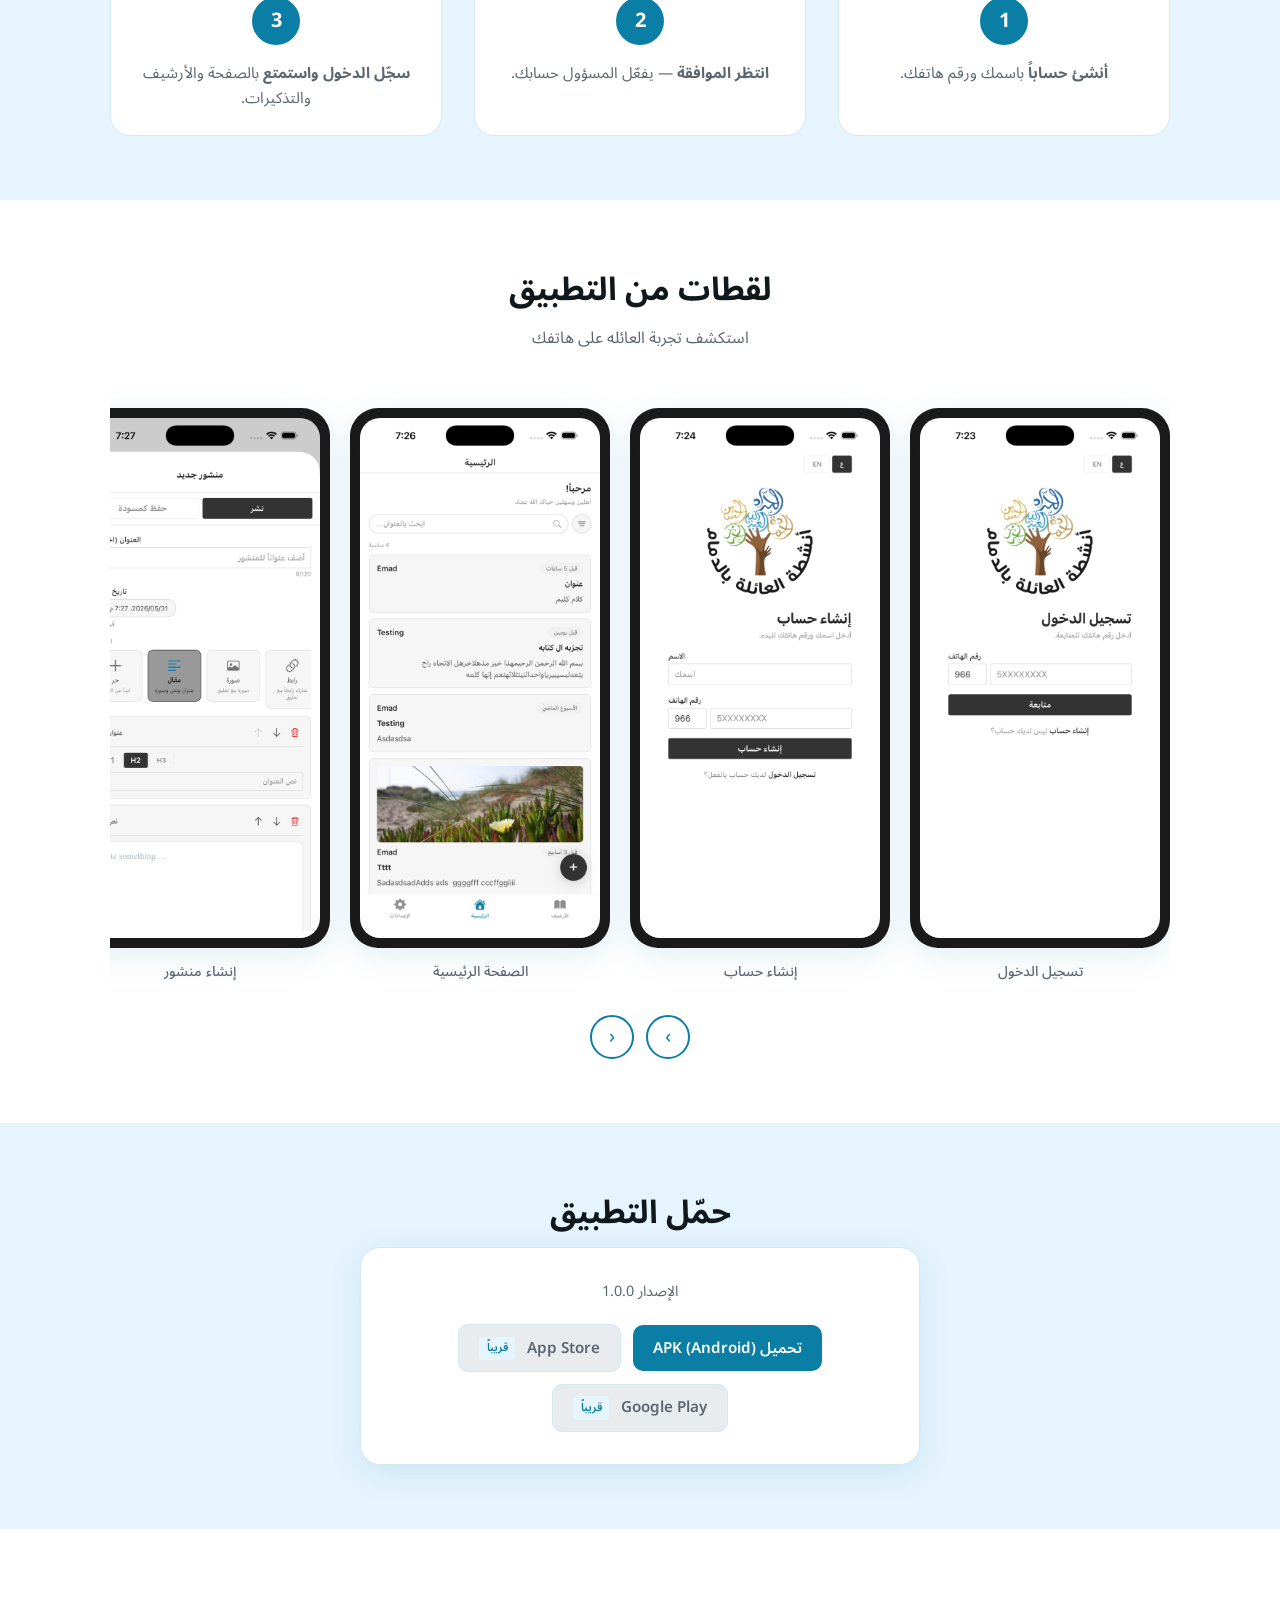
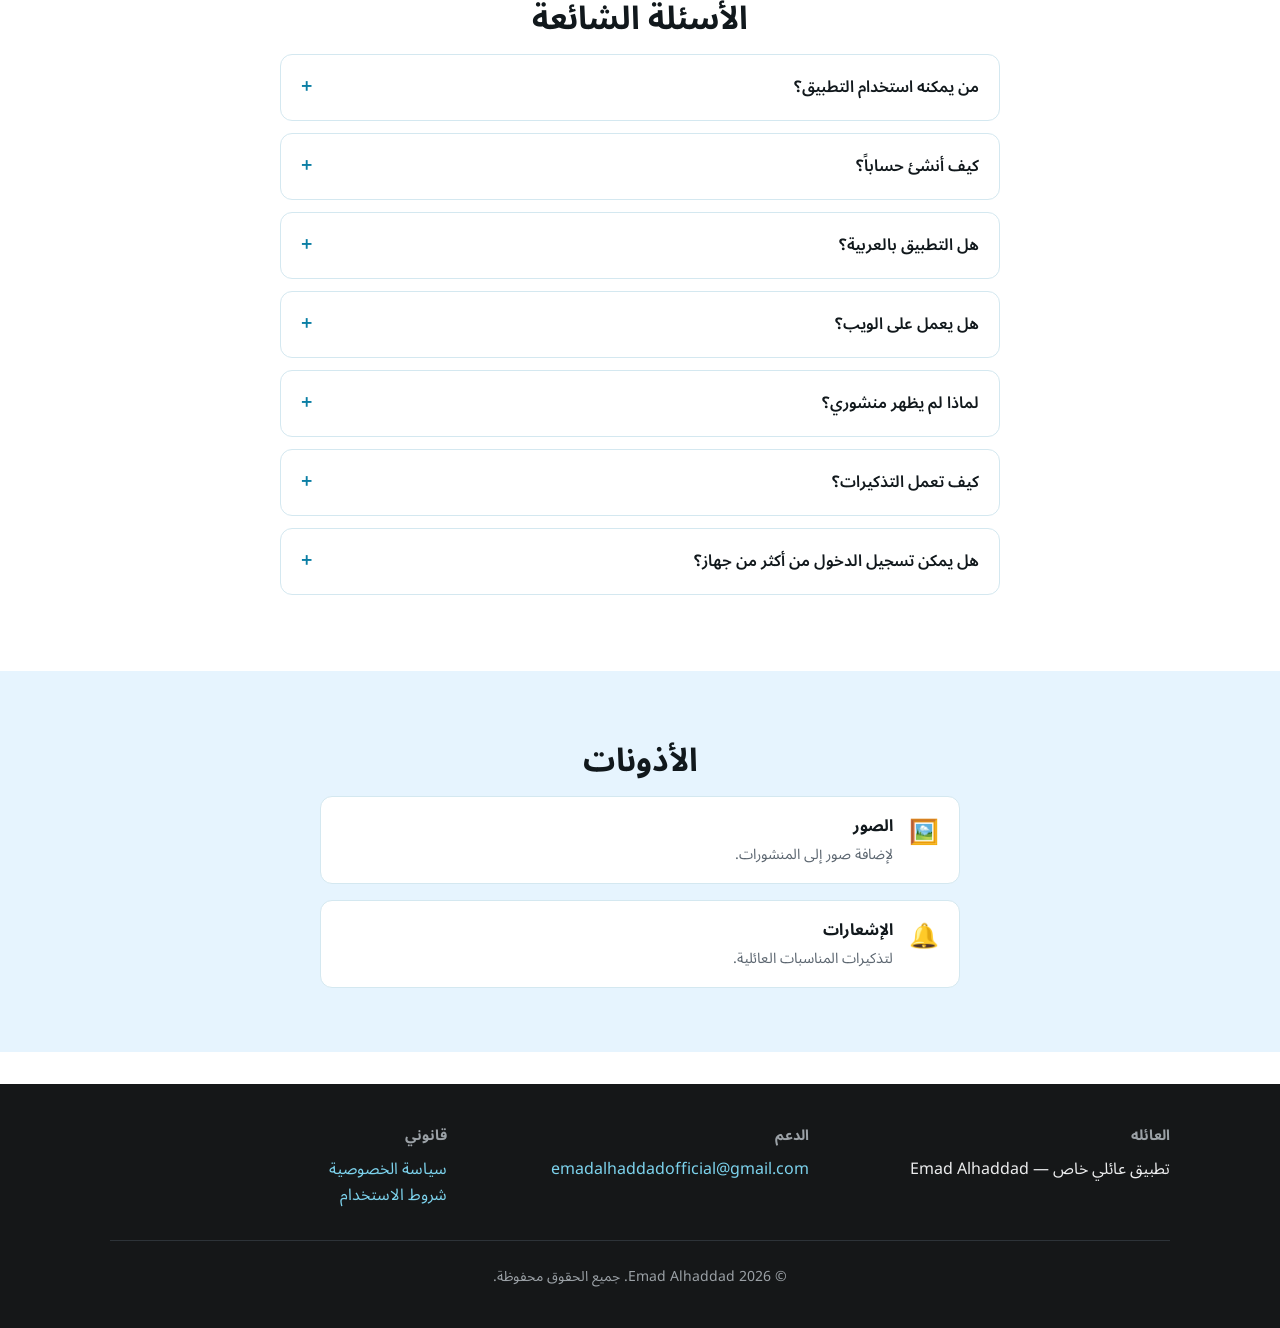
==== commit a0faf871: "Remove download metadata section from index.html and update family app APK file." ====
--- a/family-app/index.html
+++ b/family-app/index.html
@@ -284,10 +284,6 @@
                             <span class="badge-soon"><span class="i18n i18n-active" data-lang="ar">قريباً</span><span class="i18n" data-lang="en" hidden>Soon</span></span>
                         </span>
                     </div>
-                    <div class="download-meta">
-                        <span class="i18n i18n-active" data-lang="ar">iOS: <code>com.wtd.care.family-app</code><br>Android: <code>com.wtd.care.familyapp</code></span>
-                        <span class="i18n" data-lang="en" hidden>iOS bundle: <code>com.wtd.care.family-app</code><br>Android package: <code>com.wtd.care.familyapp</code></span>
-                    </div>
                 </div>
             </div>
         </section>
--- a/family-app/family-app.css
+++ b/family-app/family-app.css
@@ -21,16 +21,6 @@
     --font-ar: 'Noto Sans Arabic', 'Inter', sans-serif;
 }
 
-@media (prefers-color-scheme: dark) {
-    :root {
-        --color-hero-bg: #0d2833;
-        --color-text: #ecedee;
-        --color-text-muted: #9ba1a6;
-        --color-surface: #1e2124;
-        --color-border: #2d3338;
-    }
-}
-
 *,
 *::before,
 *::after {
@@ -40,6 +30,7 @@
 }
 
 html {
+    color-scheme: light;
     scroll-behavior: smooth;
 }
 
@@ -109,12 +100,6 @@
     background: rgba(255, 255, 255, 0.92);
     backdrop-filter: blur(12px);
     border-bottom: 1px solid var(--color-border);
-}
-
-@media (prefers-color-scheme: dark) {
-    .site-header {
-        background: rgba(30, 33, 36, 0.92);
-    }
 }
 
 .site-header .container {
@@ -220,12 +205,6 @@
     position: relative;
 }
 
-@media (prefers-color-scheme: dark) {
-    .btn-disabled {
-        background: #2d3338;
-    }
-}
-
 .btn-disabled:hover {
     text-decoration: none;
     color: var(--color-text-muted);
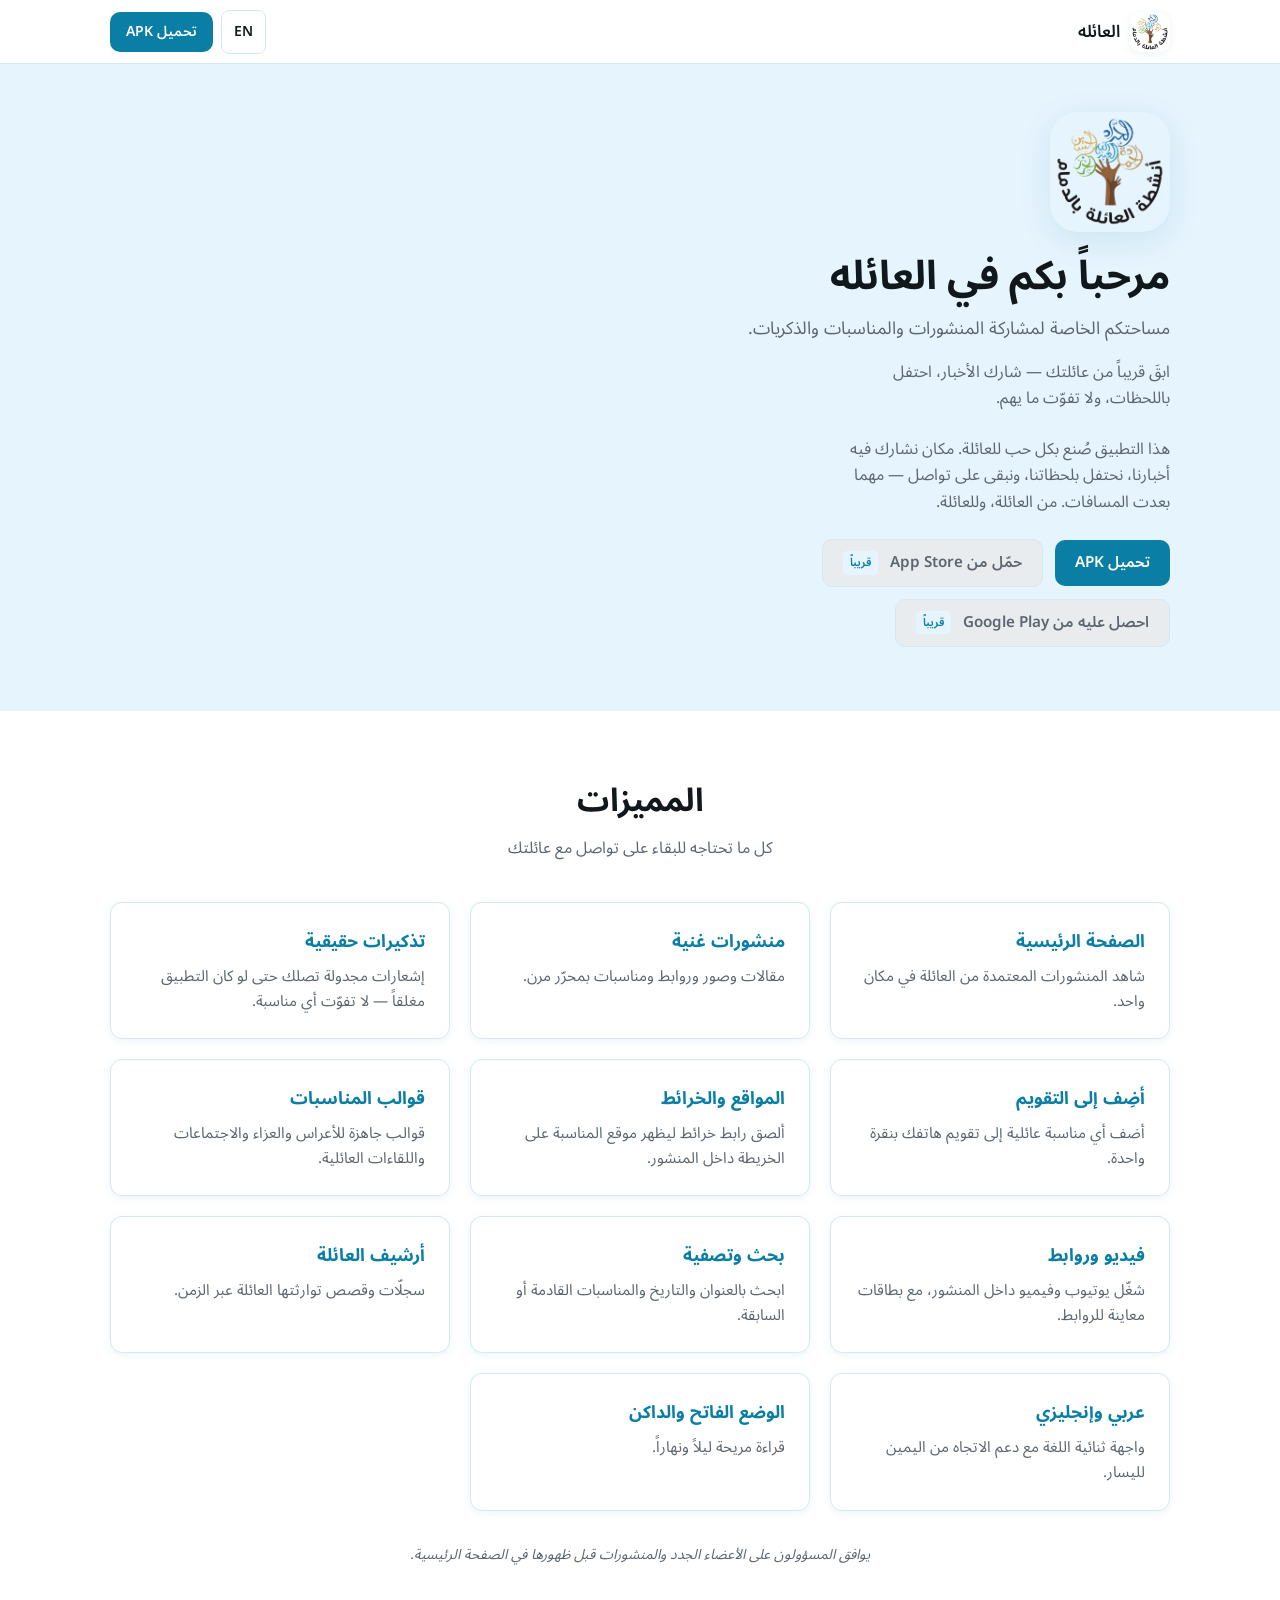
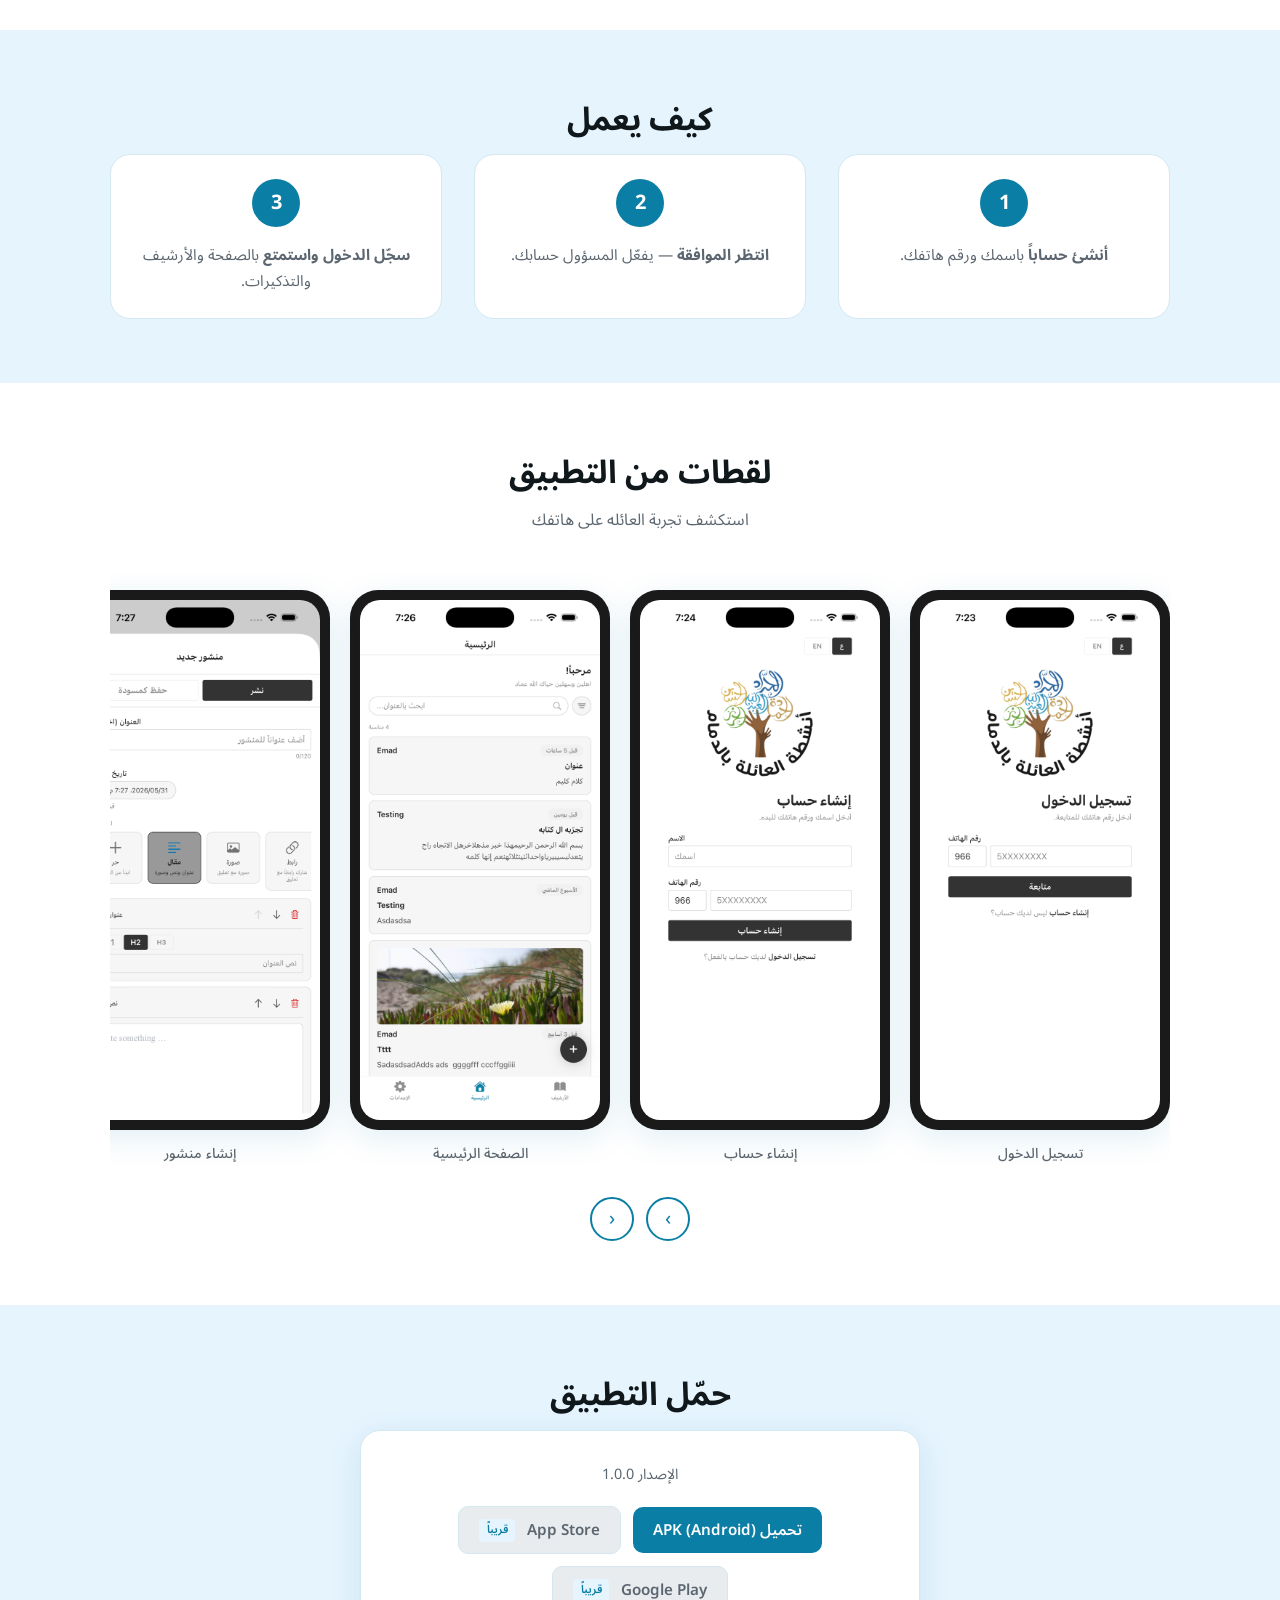
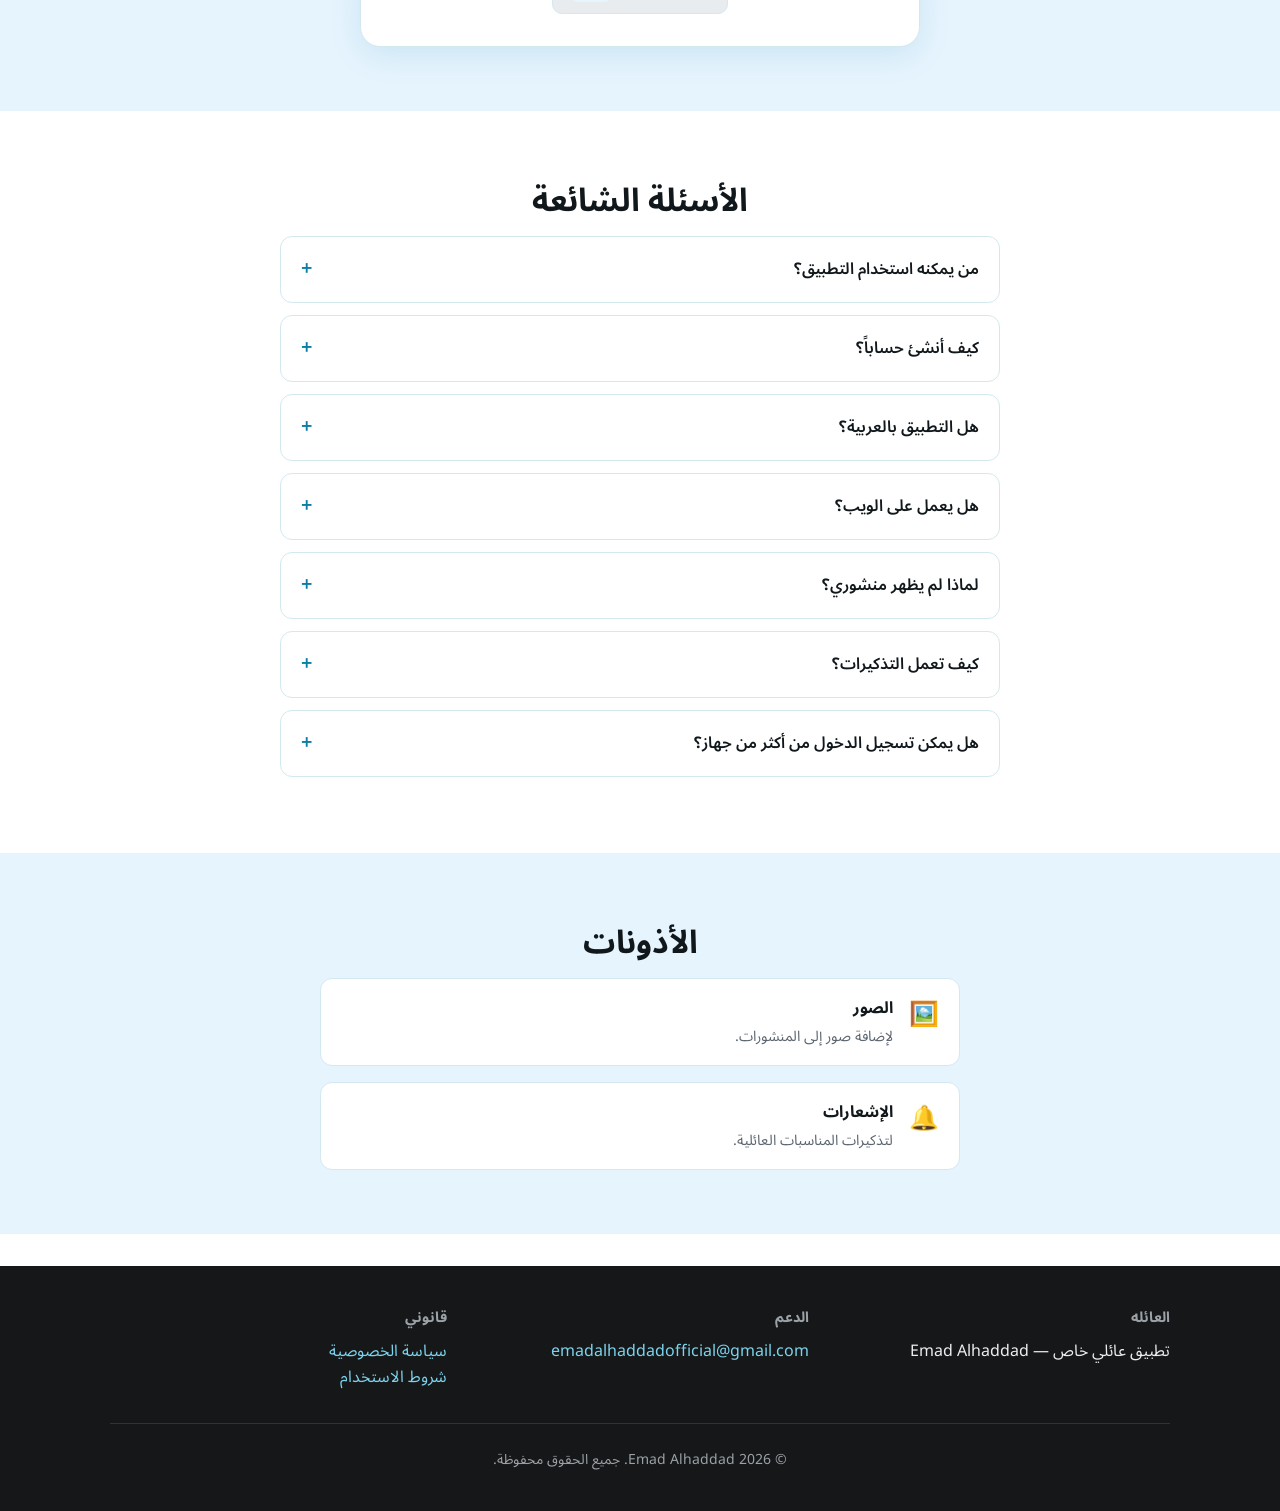
==== commit 2cf72b14: "Enhance event features in index.html with new reminders, calendar integration, location mapping, eve" ====
--- a/family-app/index.html
+++ b/family-app/index.html
@@ -138,8 +138,24 @@
                         <p><span class="i18n i18n-active" data-lang="ar">مقالات وصور وروابط ومناسبات بمحرّر مرن.</span><span class="i18n" data-lang="en" hidden>Articles, photos, links, and events with a flexible block editor.</span></p>
                     </article>
                     <article class="feature-card">
-                        <h3><span class="i18n i18n-active" data-lang="ar">تذكيرات المناسبات</span><span class="i18n" data-lang="en" hidden>Event reminders</span></h3>
-                        <p><span class="i18n i18n-active" data-lang="ar">اضبط تذكيرات قبل المناسبات العائلية.</span><span class="i18n" data-lang="en" hidden>Set reminders before family events so nothing is forgotten.</span></p>
+                        <h3><span class="i18n i18n-active" data-lang="ar">تذكيرات حقيقية</span><span class="i18n" data-lang="en" hidden>Real reminders</span></h3>
+                        <p><span class="i18n i18n-active" data-lang="ar">إشعارات مجدولة تصلك حتى لو كان التطبيق مغلقاً — لا تفوّت أي مناسبة.</span><span class="i18n" data-lang="en" hidden>Scheduled push notifications that fire even when the app is closed — never miss an event.</span></p>
+                    </article>
+                    <article class="feature-card">
+                        <h3><span class="i18n i18n-active" data-lang="ar">أضِف إلى التقويم</span><span class="i18n" data-lang="en" hidden>Add to calendar</span></h3>
+                        <p><span class="i18n i18n-active" data-lang="ar">أضف أي مناسبة عائلية إلى تقويم هاتفك بنقرة واحدة.</span><span class="i18n" data-lang="en" hidden>Add any family event to your phone's real calendar with one tap.</span></p>
+                    </article>
+                    <article class="feature-card">
+                        <h3><span class="i18n i18n-active" data-lang="ar">المواقع والخرائط</span><span class="i18n" data-lang="en" hidden>Maps &amp; locations</span></h3>
+                        <p><span class="i18n i18n-active" data-lang="ar">ألصق رابط خرائط ليظهر موقع المناسبة على الخريطة داخل المنشور.</span><span class="i18n" data-lang="en" hidden>Paste a maps link and the location renders as an inline map preview.</span></p>
+                    </article>
+                    <article class="feature-card">
+                        <h3><span class="i18n i18n-active" data-lang="ar">قوالب المناسبات</span><span class="i18n" data-lang="en" hidden>Event templates</span></h3>
+                        <p><span class="i18n i18n-active" data-lang="ar">قوالب جاهزة للأعراس والعزاء والاجتماعات واللقاءات العائلية.</span><span class="i18n" data-lang="en" hidden>Ready-made scaffolds for weddings, funerals, meetings, and gatherings.</span></p>
+                    </article>
+                    <article class="feature-card">
+                        <h3><span class="i18n i18n-active" data-lang="ar">فيديو وروابط</span><span class="i18n" data-lang="en" hidden>Video &amp; link previews</span></h3>
+                        <p><span class="i18n i18n-active" data-lang="ar">شغّل يوتيوب وفيميو داخل المنشور، مع بطاقات معاينة للروابط.</span><span class="i18n" data-lang="en" hidden>YouTube and Vimeo play inline, with rich preview cards for links.</span></p>
                     </article>
                     <article class="feature-card">
                         <h3><span class="i18n i18n-active" data-lang="ar">بحث وتصفية</span><span class="i18n" data-lang="en" hidden>Search &amp; filters</span></h3>
@@ -321,7 +337,7 @@
                     </details>
                     <details class="faq-item">
                         <summary><span class="i18n i18n-active" data-lang="ar">هل يمكن تسجيل الدخول من أكثر من جهاز؟</span><span class="i18n" data-lang="en" hidden>Can I sign in on multiple devices?</span></summary>
-                        <div class="faq-answer"><span class="i18n i18n-active" data-lang="ar">حساب واحد يمكن تسجيل دخوله على جهاز واحد في كل مرة.</span><span class="i18n" data-lang="en" hidden>One account can be signed in on one device at a time.</span></div>
+                        <div class="faq-answer"><span class="i18n i18n-active" data-lang="ar">حساب واحد يمكن تسجيل دخوله على جهاز واحد فقط.</span><span class="i18n" data-lang="en" hidden>One account can be signed in on one device at a time.</span></div>
                     </details>
                 </div>
             </div>
